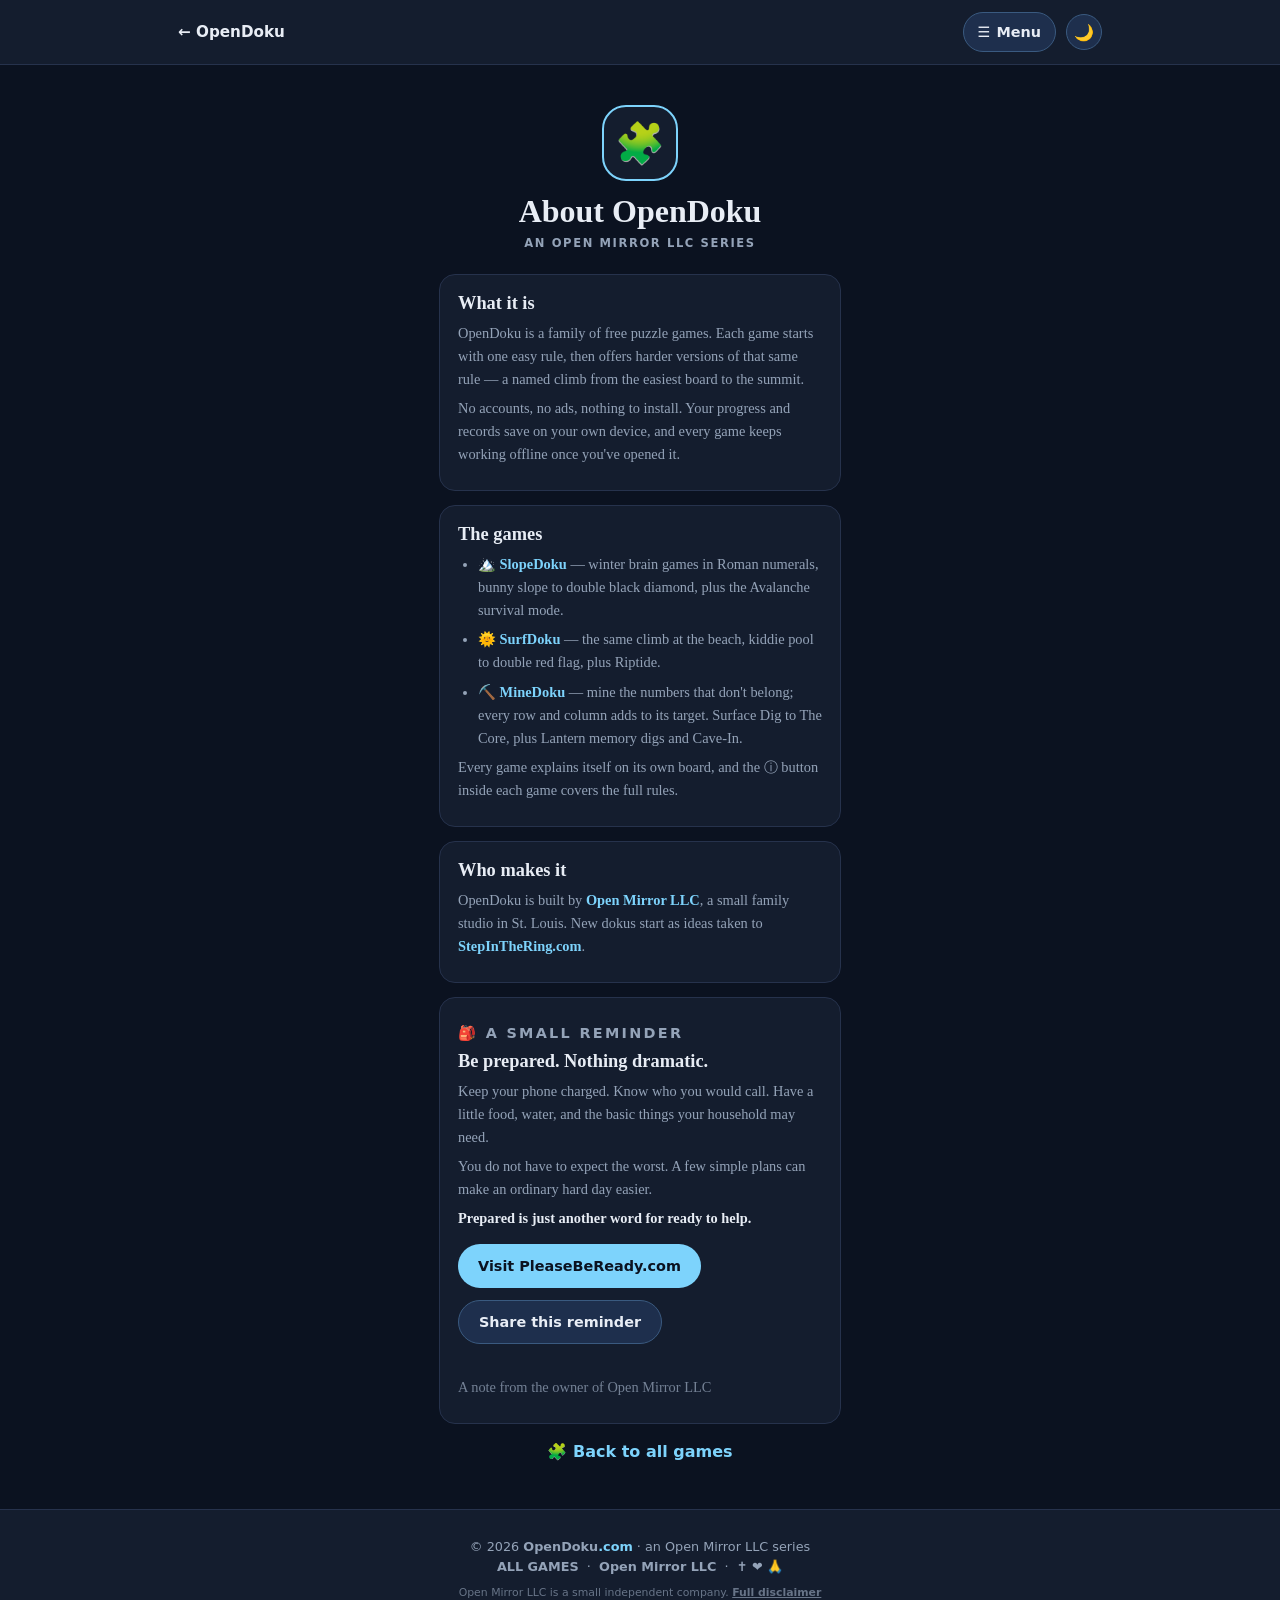
==== about/index.html @ e44e1a90 "Standardize nav/footer across static games: remove family menu items; apply 3-line footer standard -" ====
<!DOCTYPE html>
<html lang="en">
<head>
<!-- Google tag (gtag.js) -->
<script async src="https://www.googletagmanager.com/gtag/js?id=G-PLCVJ82B8T"></script>
<script>
  window.dataLayer = window.dataLayer || [];
  function gtag(){dataLayer.push(arguments);}
  gtag('js', new Date());
  gtag('config', 'G-PLCVJ82B8T');
</script>
<meta charset="UTF-8">
<meta name="viewport" content="width=device-width, initial-scale=1.0">
<title>About | OpenDoku</title>
<meta name="description" content="OpenDoku is a family of free puzzle games from Open Mirror LLC. Each game starts with one easy rule, then climbs. No accounts, no ads — progress saves on your device.">
<link rel="icon" href="data:image/svg+xml,<svg xmlns='http://www.w3.org/2000/svg' viewBox='0 0 100 100'><text y='.9em' font-size='90'>🧩</text></svg>">
<link rel="manifest" href="/manifest.json">
<link rel="apple-touch-icon" href="/icons/apple-touch-icon.png">
<meta name="theme-color" content="#0b1220">
<style>
  :root{
    --bg:#0b1220; --panel:#141d2e; --border:#26324c;
    --ink:#e8edf5; --dim:#94a3b8; --accent:#7dd3fc;
    --btn:#1e2f4d; --btnbd:#3a5a80;
  }
  [data-theme="light"]{
    --bg:#fefcf9; --panel:#ffffff; --border:#e4e4e7;
    --ink:#1c1917; --dim:#57534e; --accent:#0284c7;
    --btn:#f4f4f5; --btnbd:#d4d4d8;
  }
  *{box-sizing:border-box;}
  body{
    margin:0; min-height:100vh; background:var(--bg); color:var(--ink);
    font-family:Georgia,'Times New Roman',serif;
    display:flex; flex-direction:column; align-items:center;
  }
  button{font-family:inherit; color:var(--ink); background:var(--btn); border:1px solid var(--btnbd); border-radius:10px; padding:10px 14px; cursor:pointer;}
  .om-bar{width:100%; background:var(--panel); border-bottom:1px solid var(--border); font-family:system-ui,sans-serif;}
  .om-in{max-width:960px; margin:0 auto; padding:12px 18px; display:flex; align-items:center; justify-content:space-between; gap:10px;}
  .om-bar a{font-weight:800; font-size:.95rem; color:var(--ink); text-decoration:none;}
  .om-bar .right{display:flex; align-items:center; gap:10px;}
  .om-bar .site{font-size:.7rem; font-weight:900; letter-spacing:.18em; color:var(--dim);}
  #themeBtn{border-radius:50%; width:36px; height:36px; padding:0; font-size:1rem;}
  .app{width:100%; max-width:430px; padding:14px 14px 48px; margin:0 auto;}
  .hero{text-align:center; padding:26px 0 10px;}
  .brand{width:76px; height:76px; margin:0 auto 12px; border-radius:24px; background:var(--panel); border:2px solid var(--accent); display:flex; align-items:center; justify-content:center; font-size:2.5rem;}
  h1{font-size:2rem; margin:0;}
  .series{margin:6px 0 0; font-size:.72rem; font-weight:900; letter-spacing:.14em; text-transform:uppercase; color:var(--dim); font-family:system-ui,sans-serif;}
  .card{background:var(--panel); border:1px solid var(--border); border-radius:16px; padding:18px; margin-top:14px;}
  .card h2{margin:0 0 8px; font-size:1.15rem;}
  .card p, .card li{font-size:.9rem; color:var(--dim); line-height:1.6; margin:6px 0;}
  .card ul{margin:0; padding-left:20px;}
  .card a{color:var(--accent); font-weight:bold; text-decoration:none;}
  .back{display:block; text-align:center; margin-top:18px; font-family:system-ui,sans-serif; font-weight:800; color:var(--accent); text-decoration:none;}
  .om-foot{width:100%; margin-top:auto; background:var(--panel); border-top:1px solid var(--border); font-family:system-ui,sans-serif; font-size:.8rem; color:var(--dim);}
  .om-foot .om-in{display:block; text-align:center; padding:24px 18px 28px;}
  .om-foot a{text-decoration:none; font-weight:900; color:var(--dim);}
  .om-foot p{margin:5px 0;}
  .om-foot .om-disc{font-size:.68rem;opacity:.65;max-width:480px;margin:10px auto 0;line-height:1.6;}
  /* om-fam-standard: match the Open Mirror family menu (pill trigger + rows) */
  #gamesBtn{display:inline-flex; align-items:center; gap:6px; width:auto; min-height:40px; padding:8px 14px; border-radius:999px; font-size:.9rem; font-weight:900; font-family:system-ui,sans-serif;}
  @media(max-width:640px){#gamesBtn .lbl{display:none;}}
  .om-in{position:relative;}
  .menuwrap{position:static; display:inline-flex;}
  #gamesMenu{position:absolute; right:16px; top:calc(100% + 8px); width:230px; max-width:calc(100vw - 2rem); max-height:min(70vh,30rem); overflow-y:auto; overflow-x:hidden; background:var(--panel); border:1px solid var(--border); border-radius:16px; padding:8px; z-index:60; box-shadow:0 20px 40px rgba(0,0,0,.4); font-family:system-ui,sans-serif; text-align:left;}
  #gamesMenu[hidden]{display:none;}
  #gamesMenu a{display:flex; align-items:center; gap:10px; min-height:44px; box-sizing:border-box; padding:10px 14px; border-radius:12px; font-weight:600; font-size:.92rem; color:var(--ink); text-decoration:none;}
  #gamesMenu a:hover{background:var(--btn);}
  #gamesMenu .sep{border-top:1px solid var(--border); margin:6px 4px;}
  /* om-dest-card: the quiet Be Prepared reminder (family standard) */
  .dest-eyebrow{font-family:system-ui,sans-serif; font-size:.68rem; font-weight:900; letter-spacing:.16em; text-transform:uppercase; color:var(--accent); margin:0 0 4px;}
  .dest-closing{color:var(--ink) !important; font-weight:bold;}
  .dest-actions{display:flex; flex-wrap:wrap; align-items:center; gap:12px; margin-top:14px;}
  .dest-actions a.dest-primary{display:inline-flex; align-items:center; min-height:44px; padding:10px 20px; border-radius:999px; background:var(--accent); color:var(--bg); font-family:system-ui,sans-serif; font-weight:900; font-size:.9rem; text-decoration:none; overflow-wrap:anywhere;}
  .dest-actions button{min-height:44px; border-radius:999px; font-weight:900; font-family:system-ui,sans-serif; font-size:.9rem; padding:10px 20px;}
  .dest-status{min-height:20px; font-size:.85rem;}
  .dest-attr{font-size:.75rem; opacity:.75;}
</style>
<script src="/games.js" defer></script>
  <!-- Refresh starts at the top (Open Mirror family standard): opt out of the
       browser's reload scroll restore only; back/forward + #anchors stay native. -->
  <script>(function(){try{var n=performance.getEntriesByType("navigation")[0];if(!n||n.type!=="reload"||location.hash)return;var armed=true,poll;var disarm=function(){armed=false;clearInterval(poll);removeEventListener("scroll",clamp,true);};var clamp=function(){if(armed&&(window.scrollY||window.scrollX))window.scrollTo(0,0);};addEventListener("scroll",clamp,true);["wheel","touchstart","keydown","pointerdown"].forEach(function(t){addEventListener(t,disarm,{once:true,capture:true,passive:true});});window.scrollTo(0,0);poll=setInterval(clamp,100);addEventListener("load",function(){setTimeout(function(){clamp();disarm();},250);},{once:true});setTimeout(disarm,8000);}catch(e){}})();</script>
</head>
<body data-theme="dark">

<header class="om-bar">
  <div class="om-in">
    <a href="/" title="All the OpenDoku games">← OpenDoku</a>
    <span class="right">
      <span class="menuwrap">
        <button id="gamesBtn" title="Menu" aria-haspopup="true" aria-expanded="false">☰<span class="lbl"> Menu</span></button>
        <nav id="gamesMenu" hidden>
          <a href="/">🧩 All games</a>
          <a href="/slopedoku/">🏔️ SlopeDoku</a>
          <a href="/surfdoku/">🌞 SurfDoku</a>
          <a href="/minedoku/">⛏️ MineDoku</a>
          <div class="sep" aria-hidden="true"></div>
          <a href="/about/">About OpenDoku</a>
          <div class="sep" aria-hidden="true"></div>
        </nav>
      </span>

      <button id="themeBtn" title="Light / dark">🌙</button>
    </span>
  </div>
</header>

<div class="app">
  <div class="hero">
    <div class="brand" aria-hidden="true">🧩</div>
    <h1>About OpenDoku</h1>
    <p class="series">An Open Mirror LLC series</p>
  </div>

  <div class="card">
    <h2>What it is</h2>
    <p>OpenDoku is a family of free puzzle games. Each game starts with one easy rule, then offers harder versions of that same rule — a named climb from the easiest board to the summit.</p>
    <p>No accounts, no ads, nothing to install. Your progress and records save on your own device, and every game keeps working offline once you've opened it.</p>
  </div>

  <div class="card">
    <h2>The games</h2>
    <ul id="gamesAboutList">
      <li><a href="/slopedoku/">🏔️ SlopeDoku</a> — winter brain games in Roman numerals, bunny slope to double black diamond, plus the Avalanche survival mode.</li>
      <li><a href="/surfdoku/">🌞 SurfDoku</a> — the same climb at the beach, kiddie pool to double red flag, plus Riptide.</li>
      <li><a href="/minedoku/">⛏️ MineDoku</a> — mine the numbers that don't belong; every row and column adds to its target. Surface Dig to The Core, plus Lantern memory digs and Cave-In.</li>
    </ul>
    <p>Every game explains itself on its own board, and the ⓘ button inside each game covers the full rules.</p>
  </div>

  <div class="card">
    <h2>Who makes it</h2>
    <p>OpenDoku is built by <a href="https://openmirrorllc.com" target="_blank" rel="noopener noreferrer">Open Mirror LLC</a>, a small family studio in St. Louis. New dokus start as ideas taken to <a href="https://stepinthering.com" target="_blank" rel="noopener noreferrer">StepInTheRing.com</a>.</p>
  </div>

  <!-- The one quiet destination card — after everything that is OpenDoku.
       Family standard copy; never in the header, menu, or game boards. -->
  <section class="card" aria-label="Be prepared. Nothing dramatic.">
    <p class="dest-eyebrow"><span aria-hidden="true">🎒 </span>A small reminder</p>
    <h2>Be prepared. Nothing dramatic.</h2>
    <p>Keep your phone charged. Know who you would call. Have a little food, water, and the basic things your household may need.</p>
    <p>You do not have to expect the worst. A few simple plans can make an ordinary hard day easier.</p>
    <p class="dest-closing">Prepared is just another word for ready to help.</p>
    <div class="dest-actions">
      <a class="dest-primary" href="https://pleasebeready.com" target="_blank" rel="noopener noreferrer">Visit PleaseBeReady.com</a>
      <button id="bePreparedShareBtn" type="button">Share this reminder</button>
    </div>
    <p id="bePreparedShareStatus" class="dest-status" role="status" aria-live="polite"></p>
    <p class="dest-attr">A note from the owner of Open Mirror LLC</p>
  </section>

  <a class="back" href="/">🧩 Back to all games</a>
</div>

<footer class="om-foot">
  <div class="om-in">
    <p>© 2026 <b>OpenDoku<span style="color:var(--accent)">.com</span></b> · an Open Mirror LLC series</p>
    <p>
      <a href="/">ALL GAMES</a>
      &nbsp;·&nbsp;
      <a href="https://openmirrorllc.com" target="_blank" rel="noopener noreferrer">Open Mirror LLC</a>
      &nbsp;·&nbsp;
      <a href="https://crossheartpray.com" target="_blank" rel="noopener noreferrer" title="CrossHeartPray">✝️ ❤️ 🙏</a>
    </p>
    <p class="om-disc"><span style="display:inline-block">Open Mirror LLC is a small independent company.</span> <a href="https://openmirrorllc.com/disclaimer" target="_blank" rel="noopener noreferrer" style="display:inline-block;font-weight:700;text-decoration:underline">Full disclaimer</a></p>
  </div>
</footer>

<script>
(function(){
  const b=document.getElementById('themeBtn');
  function apply(t){document.body.dataset.theme=t; document.documentElement.dataset.omTheme=t; b.textContent=t==='dark'?'🌙':'☀️';}
  apply(localStorage.getItem('om-theme')==='light'?'light':'dark');
  b.addEventListener('click',()=>{const t=document.body.dataset.theme==='dark'?'light':'dark'; localStorage.setItem('om-theme',t); apply(t);});
})();
</script>
<script>
// Share the Be Prepared reminder: native share first (backing out is a choice,
// not an error), then copy the message and link; if copying is blocked the
// address itself is shown, so an action always works. aria-live announces it.
(function(){
  var btn=document.getElementById('bePreparedShareBtn');
  var status=document.getElementById('bePreparedShareStatus');
  if(!btn||!status)return;
  var TITLE='Be prepared. Nothing dramatic.';
  var TEXT='Keep your phone charged, know who you would call, and keep a few basic household supplies. Prepared is just another word for ready to help.';
  var URL='https://pleasebeready.com';
  btn.addEventListener('click',function(){
    if(navigator.share){
      navigator.share({title:TITLE,text:TEXT,url:URL}).then(function(){status.textContent='';}).catch(function(err){
        if(err && (err.name==='AbortError'||err.name==='NotAllowedError'))return; // quiet cancel
        copyFallback();
      });
      return;
    }
    copyFallback();
  });
  function copyFallback(){
    if(navigator.clipboard && navigator.clipboard.writeText){
      navigator.clipboard.writeText(TEXT+'\n'+URL).then(function(){
        status.textContent='Copied — paste it anywhere.';
      }).catch(function(){ status.textContent='Copying is blocked here. The address is '+URL; });
    } else {
      status.textContent='The address is '+URL;
    }
  }
})();
</script>
<script>(function(){
  var b=document.getElementById('gamesBtn'), m=document.getElementById('gamesMenu');
  if(!b||!m)return;
  b.addEventListener('click',function(e){e.stopPropagation(); m.hidden=!m.hidden; b.setAttribute('aria-expanded',String(!m.hidden));});
  document.addEventListener('click',function(e){if(!m.hidden && !m.contains(e.target)){m.hidden=true; b.setAttribute('aria-expanded','false');}});
  document.addEventListener('keydown',function(e){if(e.key==='Escape' && !m.hidden){m.hidden=true; b.setAttribute('aria-expanded','false'); b.focus();}});
})();</script>

</body>
</html>
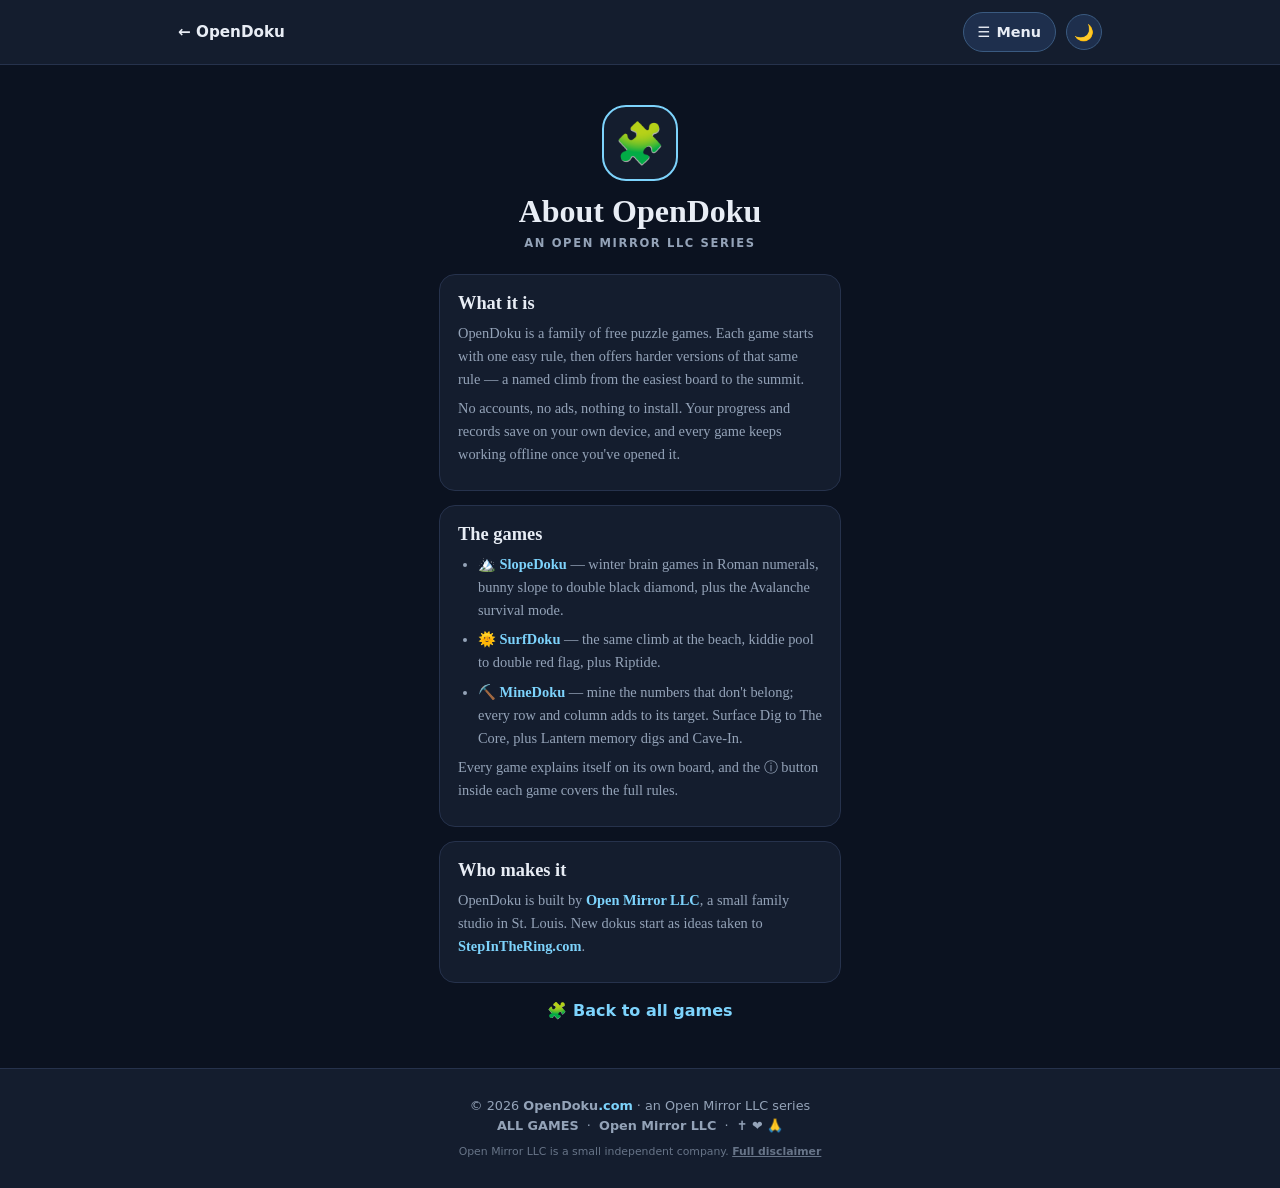
==== commit 6cfc538a: "Remove PleaseBeReady cross-promotion from OpenDoku About page PleaseBeReady is now only promoted on " ====
--- a/about/index.html
+++ b/about/index.html
@@ -67,14 +67,6 @@
   #gamesMenu a{display:flex; align-items:center; gap:10px; min-height:44px; box-sizing:border-box; padding:10px 14px; border-radius:12px; font-weight:600; font-size:.92rem; color:var(--ink); text-decoration:none;}
   #gamesMenu a:hover{background:var(--btn);}
   #gamesMenu .sep{border-top:1px solid var(--border); margin:6px 4px;}
-  /* om-dest-card: the quiet Be Prepared reminder (family standard) */
-  .dest-eyebrow{font-family:system-ui,sans-serif; font-size:.68rem; font-weight:900; letter-spacing:.16em; text-transform:uppercase; color:var(--accent); margin:0 0 4px;}
-  .dest-closing{color:var(--ink) !important; font-weight:bold;}
-  .dest-actions{display:flex; flex-wrap:wrap; align-items:center; gap:12px; margin-top:14px;}
-  .dest-actions a.dest-primary{display:inline-flex; align-items:center; min-height:44px; padding:10px 20px; border-radius:999px; background:var(--accent); color:var(--bg); font-family:system-ui,sans-serif; font-weight:900; font-size:.9rem; text-decoration:none; overflow-wrap:anywhere;}
-  .dest-actions button{min-height:44px; border-radius:999px; font-weight:900; font-family:system-ui,sans-serif; font-size:.9rem; padding:10px 20px;}
-  .dest-status{min-height:20px; font-size:.85rem;}
-  .dest-attr{font-size:.75rem; opacity:.75;}
 </style>
 <script src="/games.js" defer></script>
   <!-- Refresh starts at the top (Open Mirror family standard): opt out of the
@@ -133,22 +125,6 @@
     <p>OpenDoku is built by <a href="https://openmirrorllc.com" target="_blank" rel="noopener noreferrer">Open Mirror LLC</a>, a small family studio in St. Louis. New dokus start as ideas taken to <a href="https://stepinthering.com" target="_blank" rel="noopener noreferrer">StepInTheRing.com</a>.</p>
   </div>
 
-  <!-- The one quiet destination card — after everything that is OpenDoku.
-       Family standard copy; never in the header, menu, or game boards. -->
-  <section class="card" aria-label="Be prepared. Nothing dramatic.">
-    <p class="dest-eyebrow"><span aria-hidden="true">🎒 </span>A small reminder</p>
-    <h2>Be prepared. Nothing dramatic.</h2>
-    <p>Keep your phone charged. Know who you would call. Have a little food, water, and the basic things your household may need.</p>
-    <p>You do not have to expect the worst. A few simple plans can make an ordinary hard day easier.</p>
-    <p class="dest-closing">Prepared is just another word for ready to help.</p>
-    <div class="dest-actions">
-      <a class="dest-primary" href="https://pleasebeready.com" target="_blank" rel="noopener noreferrer">Visit PleaseBeReady.com</a>
-      <button id="bePreparedShareBtn" type="button">Share this reminder</button>
-    </div>
-    <p id="bePreparedShareStatus" class="dest-status" role="status" aria-live="polite"></p>
-    <p class="dest-attr">A note from the owner of Open Mirror LLC</p>
-  </section>
-
   <a class="back" href="/">🧩 Back to all games</a>
 </div>
 
@@ -174,38 +150,6 @@
   b.addEventListener('click',()=>{const t=document.body.dataset.theme==='dark'?'light':'dark'; localStorage.setItem('om-theme',t); apply(t);});
 })();
 </script>
-<script>
-// Share the Be Prepared reminder: native share first (backing out is a choice,
-// not an error), then copy the message and link; if copying is blocked the
-// address itself is shown, so an action always works. aria-live announces it.
-(function(){
-  var btn=document.getElementById('bePreparedShareBtn');
-  var status=document.getElementById('bePreparedShareStatus');
-  if(!btn||!status)return;
-  var TITLE='Be prepared. Nothing dramatic.';
-  var TEXT='Keep your phone charged, know who you would call, and keep a few basic household supplies. Prepared is just another word for ready to help.';
-  var URL='https://pleasebeready.com';
-  btn.addEventListener('click',function(){
-    if(navigator.share){
-      navigator.share({title:TITLE,text:TEXT,url:URL}).then(function(){status.textContent='';}).catch(function(err){
-        if(err && (err.name==='AbortError'||err.name==='NotAllowedError'))return; // quiet cancel
-        copyFallback();
-      });
-      return;
-    }
-    copyFallback();
-  });
-  function copyFallback(){
-    if(navigator.clipboard && navigator.clipboard.writeText){
-      navigator.clipboard.writeText(TEXT+'\n'+URL).then(function(){
-        status.textContent='Copied — paste it anywhere.';
-      }).catch(function(){ status.textContent='Copying is blocked here. The address is '+URL; });
-    } else {
-      status.textContent='The address is '+URL;
-    }
-  }
-})();
-</script>
 <script>(function(){
   var b=document.getElementById('gamesBtn'), m=document.getElementById('gamesMenu');
   if(!b||!m)return;
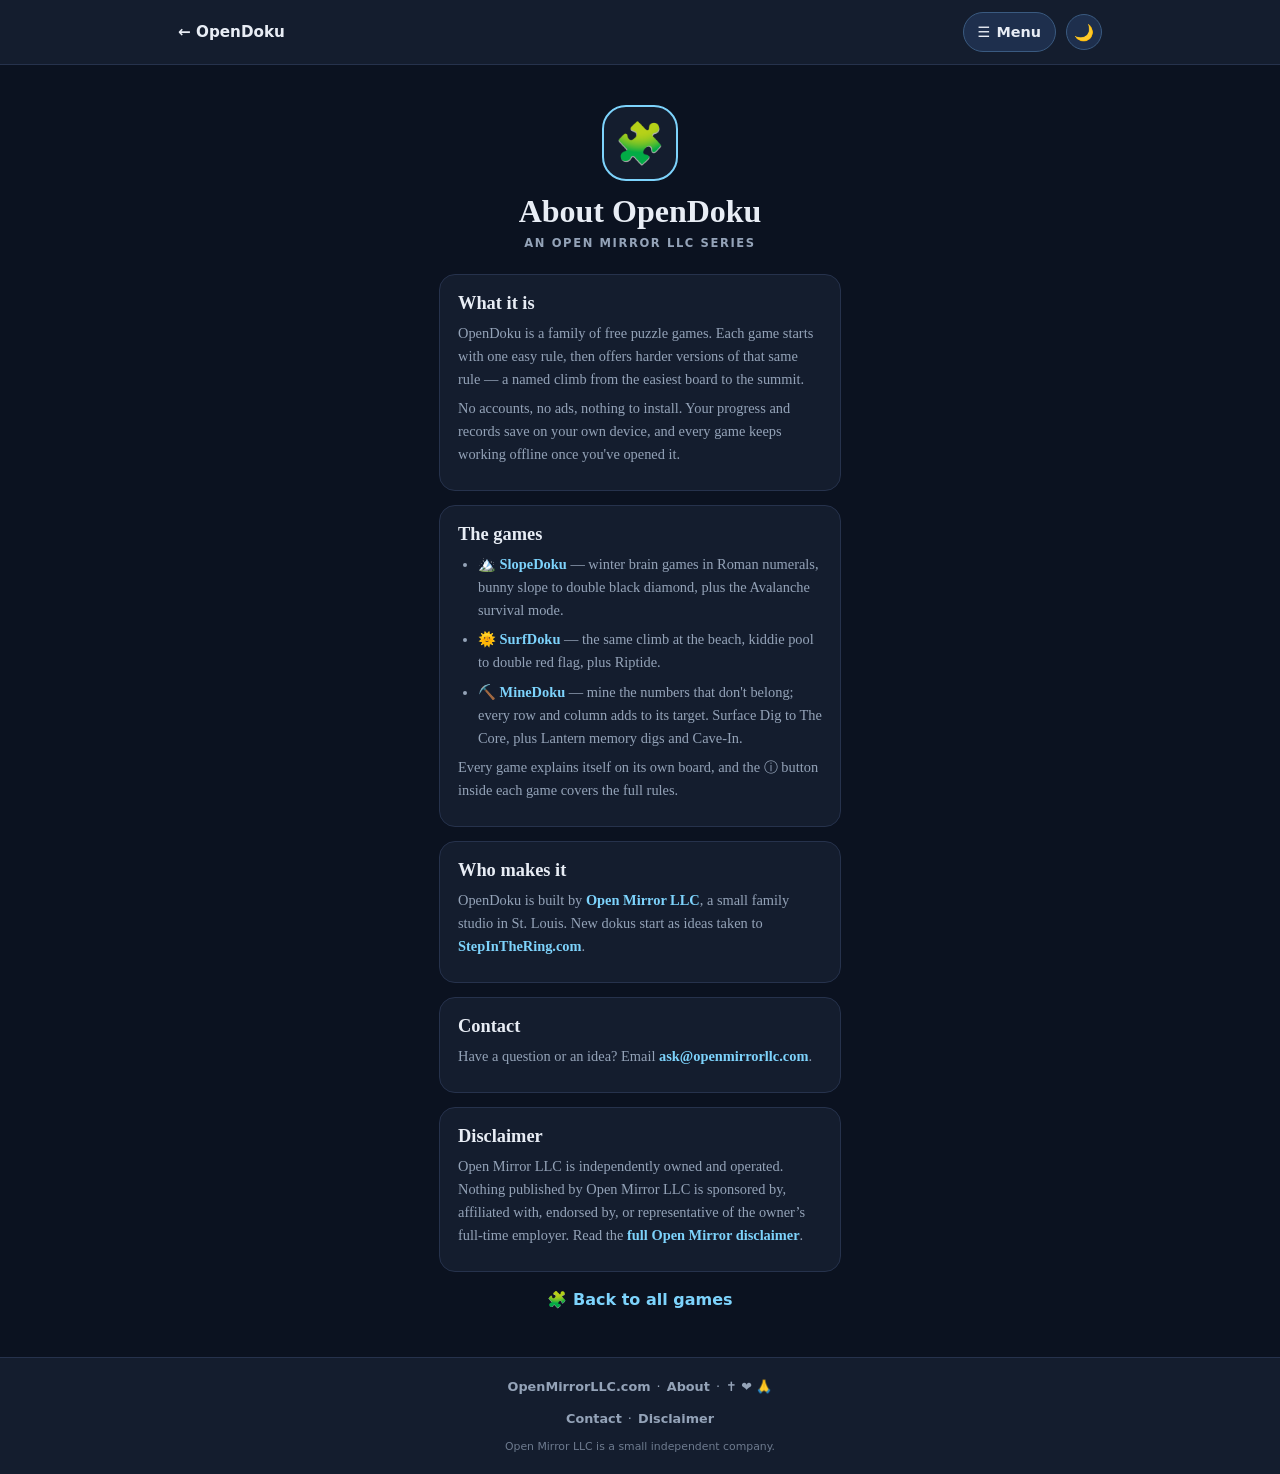
==== commit 769acddf: "Family three-line footer across all pages + About Contact/Disclaimer cards Line 1: OpenMirrorLLC.com" ====
--- a/about/index.html
+++ b/about/index.html
@@ -53,10 +53,10 @@
   .card a{color:var(--accent); font-weight:bold; text-decoration:none;}
   .back{display:block; text-align:center; margin-top:18px; font-family:system-ui,sans-serif; font-weight:800; color:var(--accent); text-decoration:none;}
   .om-foot{width:100%; margin-top:auto; background:var(--panel); border-top:1px solid var(--border); font-family:system-ui,sans-serif; font-size:.8rem; color:var(--dim);}
-  .om-foot .om-in{display:block; text-align:center; padding:24px 18px 28px;}
-  .om-foot a{text-decoration:none; font-weight:900; color:var(--dim);}
+  .om-foot .om-in{display:block; text-align:center; padding:10px 16px calc(18px + env(safe-area-inset-bottom,0px));}
+  .om-foot a{display:inline-block;padding:6px 2px;text-decoration:none; font-weight:900; color:var(--dim);}
   .om-foot p{margin:5px 0;}
-  .om-foot .om-disc{font-size:.68rem;opacity:.65;max-width:480px;margin:10px auto 0;line-height:1.6;}
+  .om-foot .om-sub a{font-weight:700;}.om-foot .om-legal{font-size:.68rem;opacity:.7;margin:6px auto 0;line-height:1.6;}.om-foot a:focus-visible{outline:2px solid var(--dim);outline-offset:2px;}.om-foot a:hover{text-decoration:underline;text-underline-offset:4px;}
   /* om-fam-standard: match the Open Mirror family menu (pill trigger + rows) */
   #gamesBtn{display:inline-flex; align-items:center; gap:6px; width:auto; min-height:40px; padding:8px 14px; border-radius:999px; font-size:.9rem; font-weight:900; font-family:system-ui,sans-serif;}
   @media(max-width:640px){#gamesBtn .lbl{display:none;}}
@@ -125,20 +125,31 @@
     <p>OpenDoku is built by <a href="https://openmirrorllc.com" target="_blank" rel="noopener noreferrer">Open Mirror LLC</a>, a small family studio in St. Louis. New dokus start as ideas taken to <a href="https://stepinthering.com" target="_blank" rel="noopener noreferrer">StepInTheRing.com</a>.</p>
   </div>
 
+  <!-- The footer's Contact and Disclaimer links land on these two cards
+       (family standard, 2026-08-02). -->
+  <div class="card" id="contact" style="scroll-margin-top:96px">
+    <h2>Contact</h2>
+    <p>Have a question or an idea? Email <a href="mailto:ask@openmirrorllc.com?subject=Open%20Mirror%20Inquiry">ask@openmirrorllc.com</a>.</p>
+  </div>
+
+  <div class="card" id="disclaimer" style="scroll-margin-top:96px">
+    <h2>Disclaimer</h2>
+    <p>Open Mirror LLC is independently owned and operated. Nothing published by Open Mirror LLC is sponsored by, affiliated with, endorsed by, or representative of the owner&rsquo;s full-time employer. Read the <a href="https://openmirrorllc.com/disclaimer">full Open Mirror disclaimer</a>.</p>
+  </div>
+
   <a class="back" href="/">🧩 Back to all games</a>
 </div>
 
 <footer class="om-foot">
   <div class="om-in">
-    <p>© 2026 <b>OpenDoku<span style="color:var(--accent)">.com</span></b> · an Open Mirror LLC series</p>
-    <p>
-      <a href="/">ALL GAMES</a>
-      &nbsp;·&nbsp;
-      <a href="https://openmirrorllc.com" target="_blank" rel="noopener noreferrer">Open Mirror LLC</a>
-      &nbsp;·&nbsp;
-      <a href="https://crossheartpray.com" target="_blank" rel="noopener noreferrer" title="CrossHeartPray">✝️ ❤️ 🙏</a>
-    </p>
-    <p class="om-disc"><span style="display:inline-block">Open Mirror LLC is a small independent company.</span> <a href="https://openmirrorllc.com/disclaimer" target="_blank" rel="noopener noreferrer" style="display:inline-block;font-weight:700;text-decoration:underline">Full disclaimer</a></p>
+    <nav aria-label="Open Mirror LLC">
+      <p><a href="https://openmirrorllc.com">OpenMirrorLLC.com</a> <span aria-hidden="true">·</span>
+        <a href="/about/">About</a> <span aria-hidden="true">·</span>
+        <a href="https://crossheartpray.com" aria-label="Visit CrossHeartPray"><span aria-hidden="true">✝️ ❤️ 🙏</span></a></p>
+      <p class="om-sub"><a href="/about/#contact">Contact</a> <span aria-hidden="true">·</span>
+        <a href="/about/#disclaimer">Disclaimer</a></p>
+    </nav>
+    <p class="om-legal">Open Mirror LLC is a small independent company.</p>
   </div>
 </footer>
 
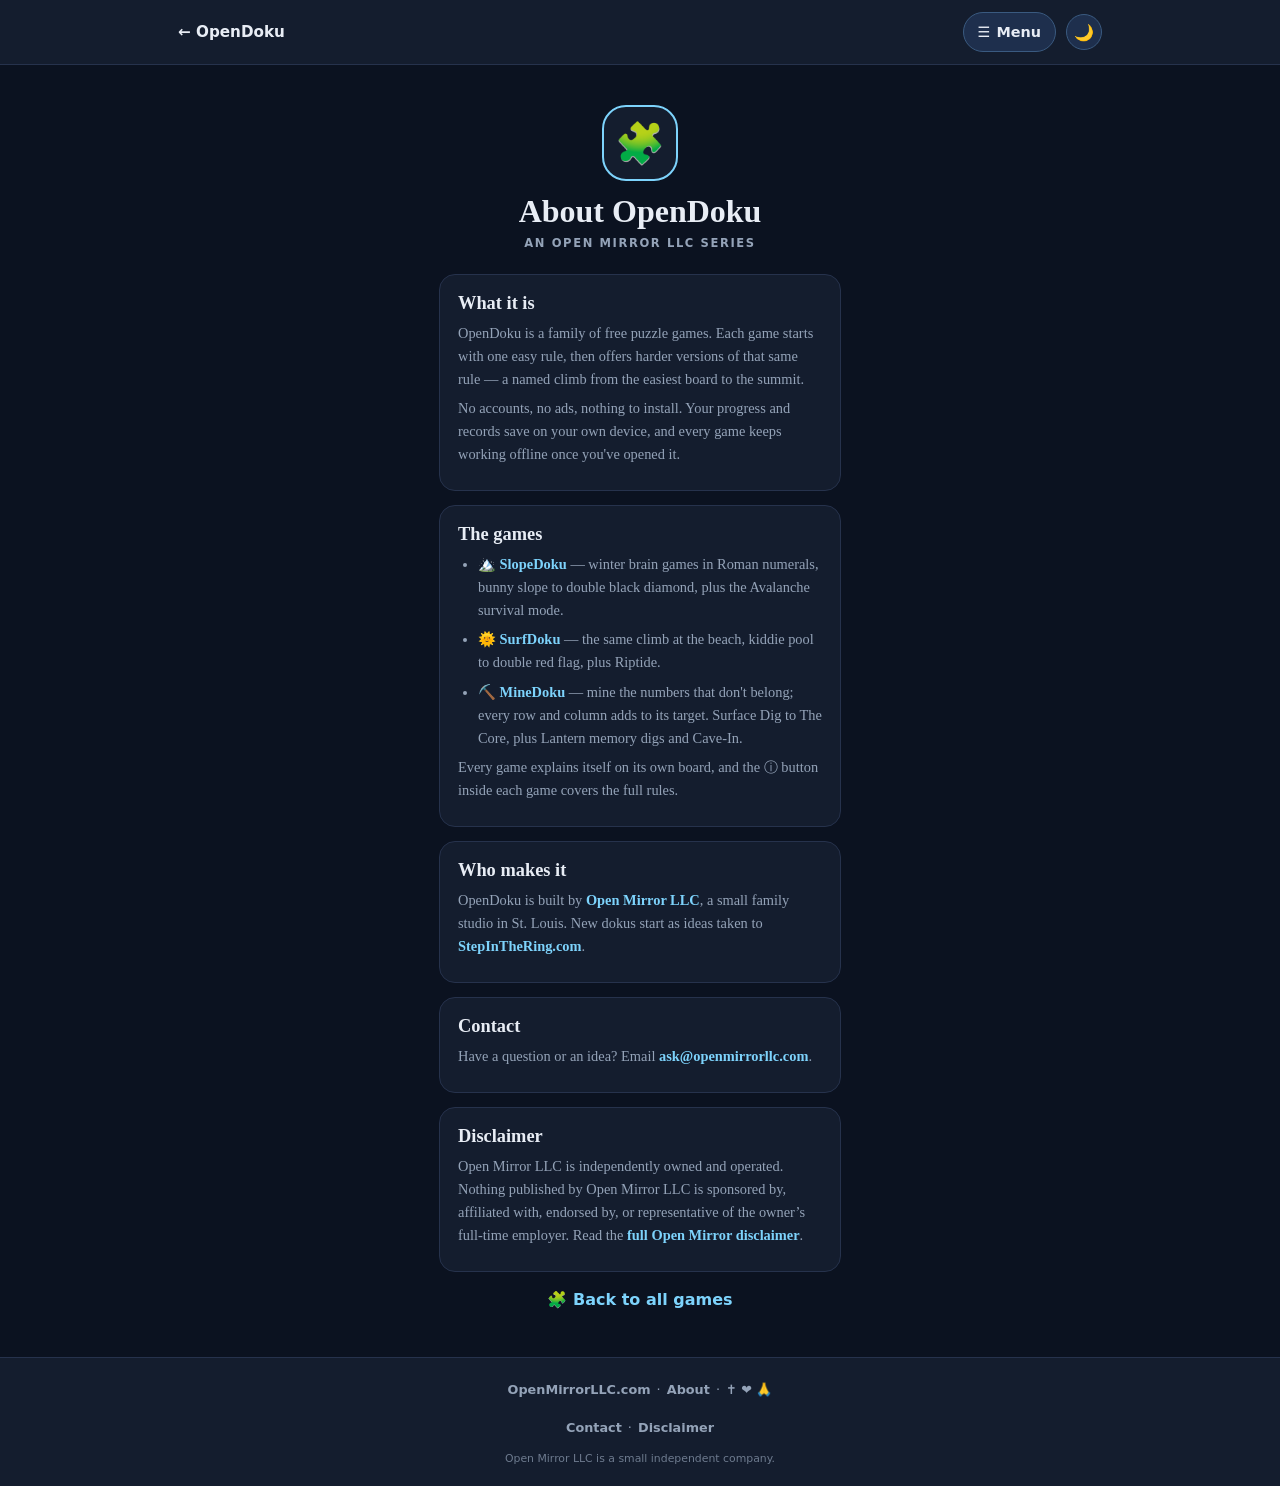
==== commit b3632373: "Footer tap targets: 9px vertical link padding to match the family Co-Authored-By: Claude Fable 5 <no" ====
--- a/about/index.html
+++ b/about/index.html
@@ -54,7 +54,7 @@
   .back{display:block; text-align:center; margin-top:18px; font-family:system-ui,sans-serif; font-weight:800; color:var(--accent); text-decoration:none;}
   .om-foot{width:100%; margin-top:auto; background:var(--panel); border-top:1px solid var(--border); font-family:system-ui,sans-serif; font-size:.8rem; color:var(--dim);}
   .om-foot .om-in{display:block; text-align:center; padding:10px 16px calc(18px + env(safe-area-inset-bottom,0px));}
-  .om-foot a{display:inline-block;padding:6px 2px;text-decoration:none; font-weight:900; color:var(--dim);}
+  .om-foot a{display:inline-block;padding:9px 2px;text-decoration:none; font-weight:900; color:var(--dim);}
   .om-foot p{margin:5px 0;}
   .om-foot .om-sub a{font-weight:700;}.om-foot .om-legal{font-size:.68rem;opacity:.7;margin:6px auto 0;line-height:1.6;}.om-foot a:focus-visible{outline:2px solid var(--dim);outline-offset:2px;}.om-foot a:hover{text-decoration:underline;text-underline-offset:4px;}
   /* om-fam-standard: match the Open Mirror family menu (pill trigger + rows) */
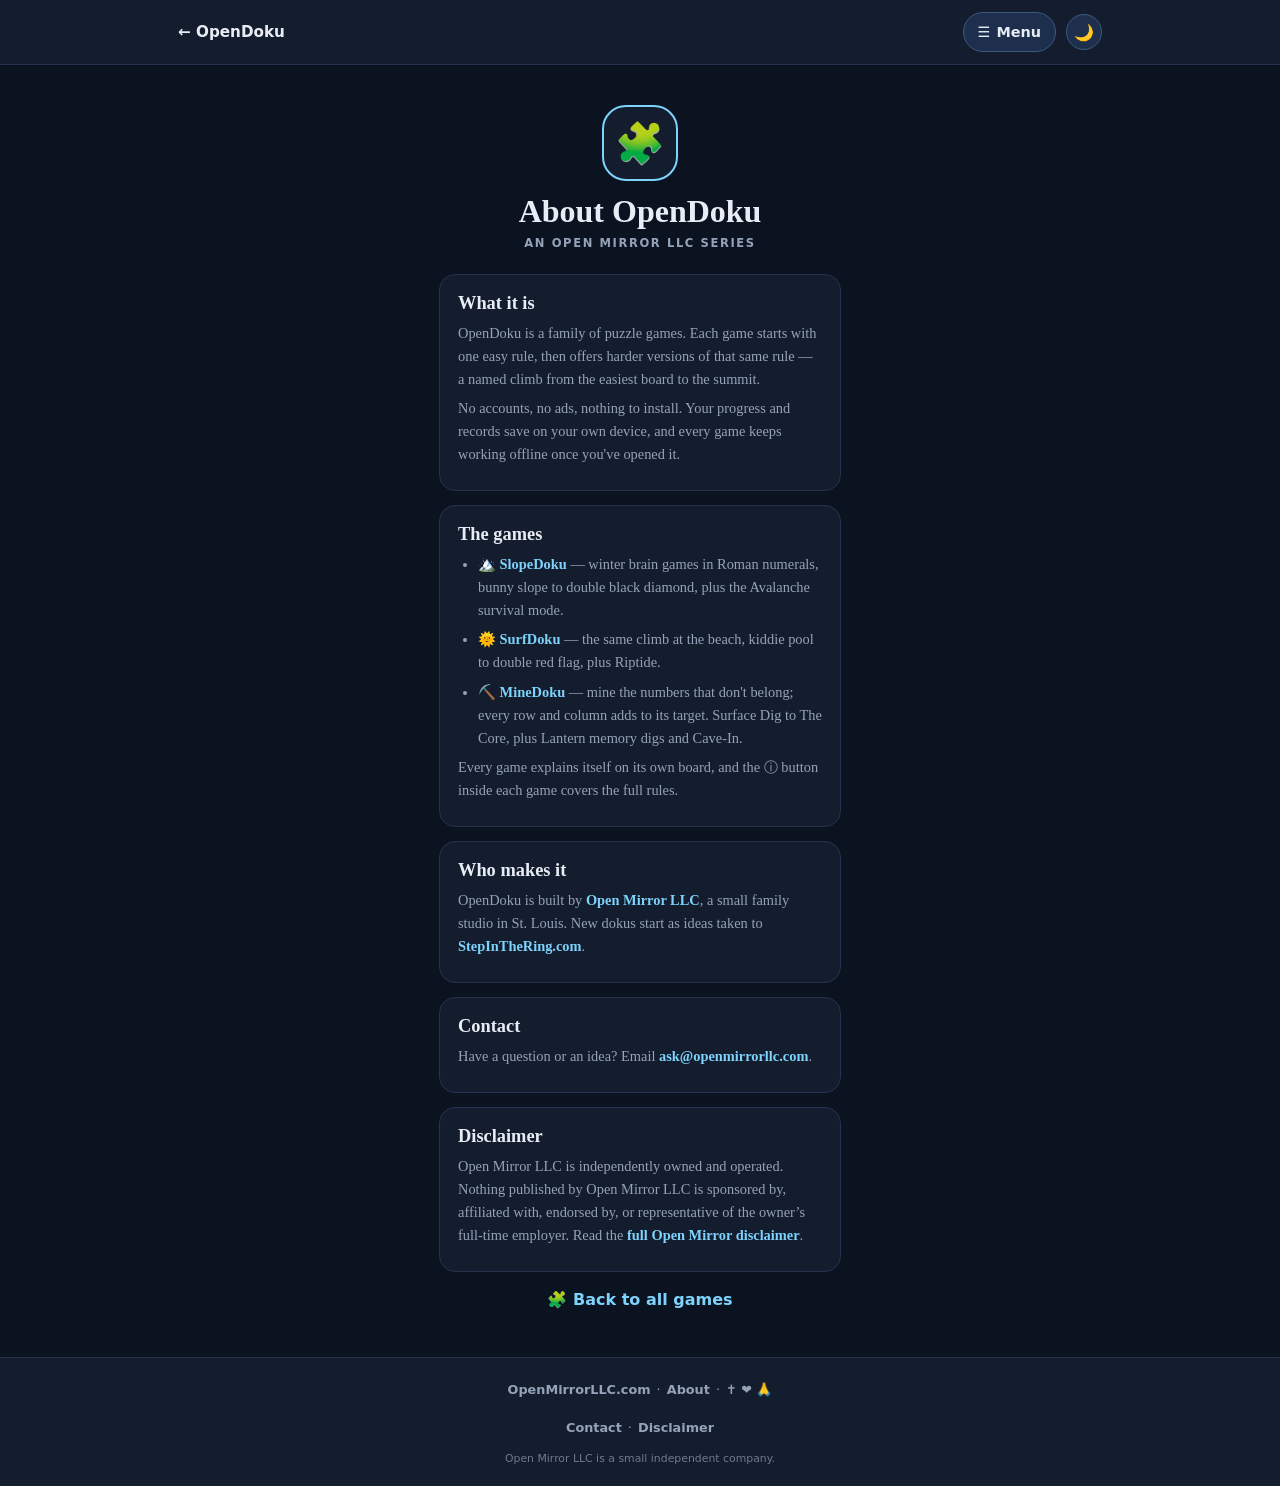
==== commit fa6501a2: "About: "a family of puzzle games" (no "free") Owner direction (2026-10-17): no "free" framing for no" ====
--- a/about/index.html
+++ b/about/index.html
@@ -12,7 +12,7 @@
 <meta charset="UTF-8">
 <meta name="viewport" content="width=device-width, initial-scale=1.0">
 <title>About | OpenDoku</title>
-<meta name="description" content="OpenDoku is a family of free puzzle games from Open Mirror LLC. Each game starts with one easy rule, then climbs. No accounts, no ads — progress saves on your device.">
+<meta name="description" content="OpenDoku is a family of puzzle games from Open Mirror LLC. Each game starts with one easy rule, then climbs. No accounts, no ads — progress saves on your device.">
 <link rel="icon" href="data:image/svg+xml,<svg xmlns='http://www.w3.org/2000/svg' viewBox='0 0 100 100'><text y='.9em' font-size='90'>🧩</text></svg>">
 <link rel="manifest" href="/manifest.json">
 <link rel="apple-touch-icon" href="/icons/apple-touch-icon.png">
@@ -106,7 +106,7 @@
 
   <div class="card">
     <h2>What it is</h2>
-    <p>OpenDoku is a family of free puzzle games. Each game starts with one easy rule, then offers harder versions of that same rule — a named climb from the easiest board to the summit.</p>
+    <p>OpenDoku is a family of puzzle games. Each game starts with one easy rule, then offers harder versions of that same rule — a named climb from the easiest board to the summit.</p>
     <p>No accounts, no ads, nothing to install. Your progress and records save on your own device, and every game keeps working offline once you've opened it.</p>
   </div>
 
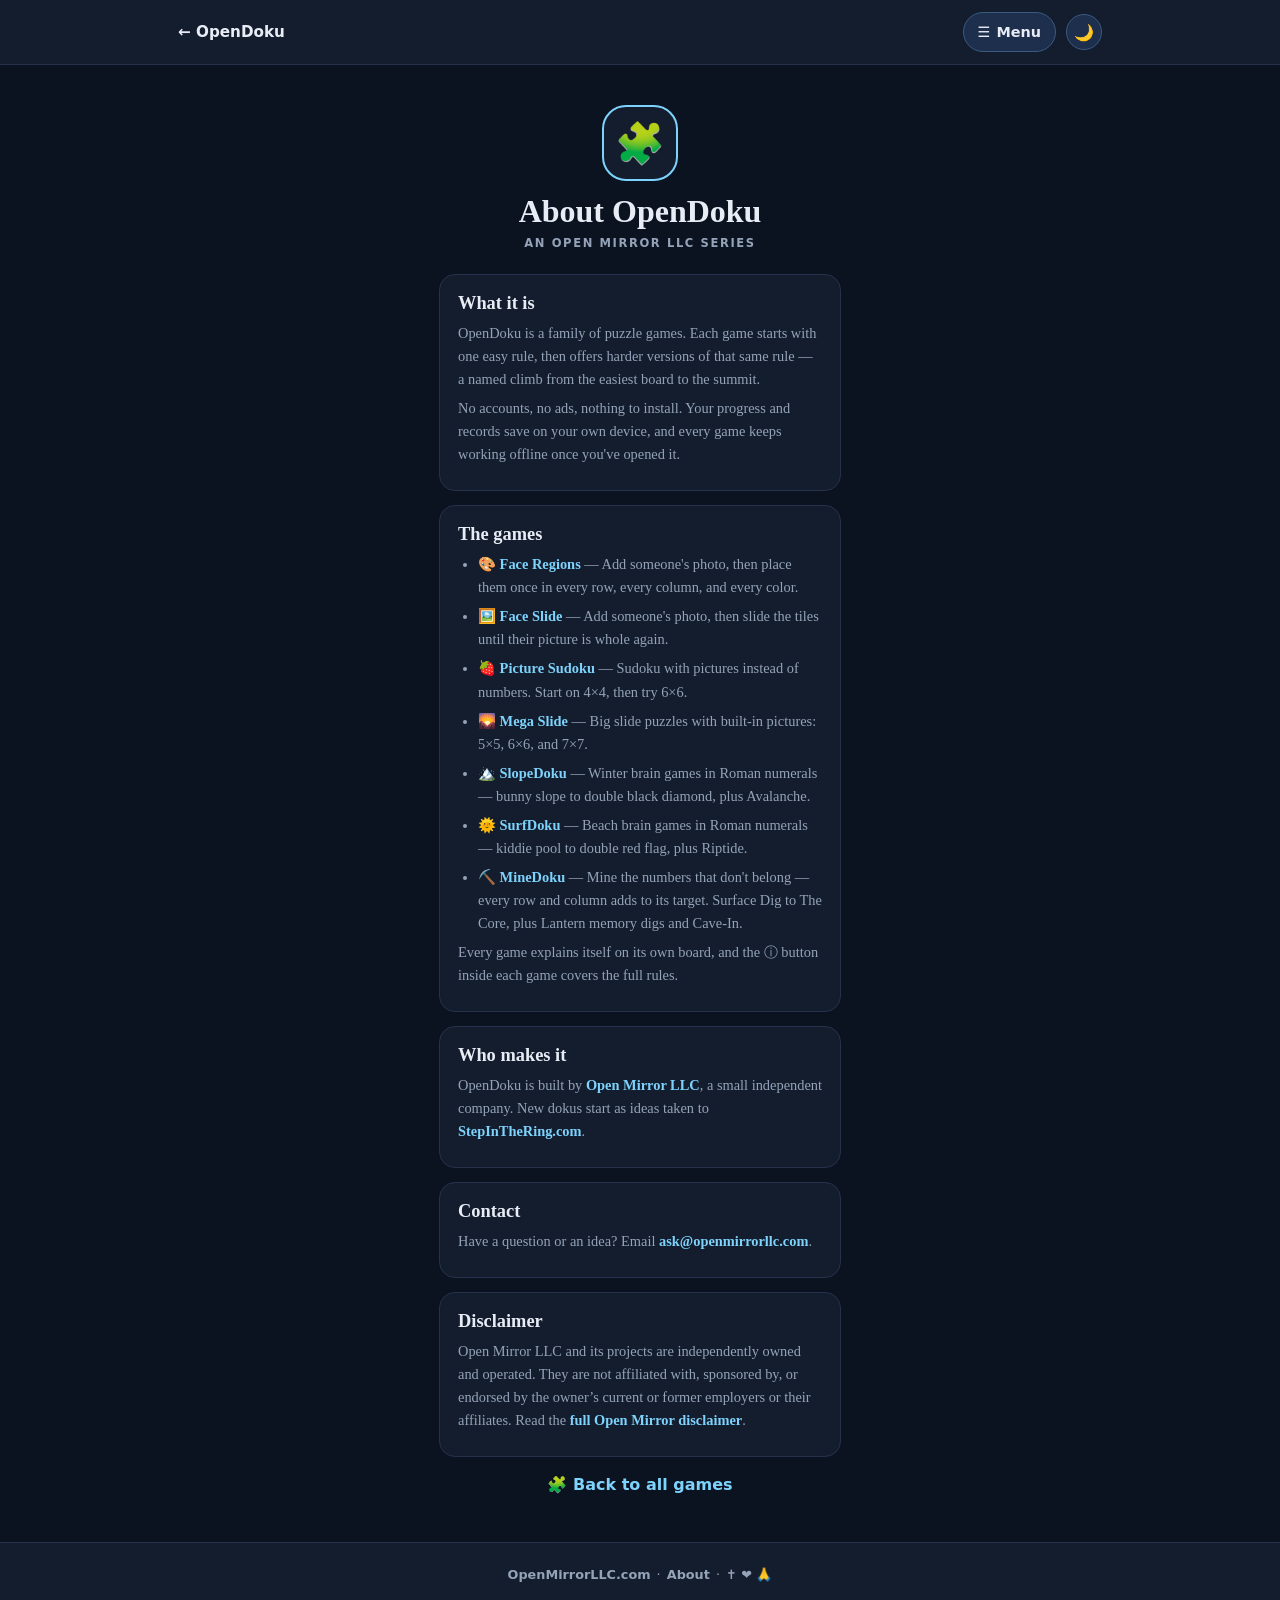
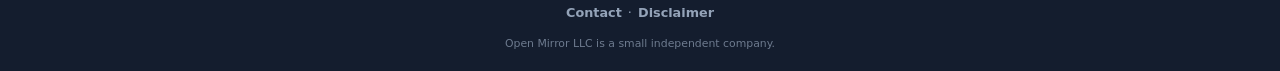
==== commit e6b25e7d: "About: plain company line and ownership line; labeled theme button Owner brief, 3 Nov 2026 (About, D" ====
--- a/about/index.html
+++ b/about/index.html
@@ -92,7 +92,7 @@
         </nav>
       </span>
 
-      <button id="themeBtn" title="Light / dark">🌙</button>
+      <button id="themeBtn" title="Light / dark" aria-label="Light or dark mode">🌙</button>
     </span>
   </div>
 </header>
@@ -122,7 +122,7 @@
 
   <div class="card">
     <h2>Who makes it</h2>
-    <p>OpenDoku is built by <a href="https://openmirrorllc.com" target="_blank" rel="noopener noreferrer">Open Mirror LLC</a>, a small family studio in St. Louis. New dokus start as ideas taken to <a href="https://stepinthering.com" target="_blank" rel="noopener noreferrer">StepInTheRing.com</a>.</p>
+    <p>OpenDoku is built by <a href="https://openmirrorllc.com" target="_blank" rel="noopener noreferrer">Open Mirror LLC</a>, a small independent company. New dokus start as ideas taken to <a href="https://stepinthering.com" target="_blank" rel="noopener noreferrer">StepInTheRing.com</a>.</p>
   </div>
 
   <!-- The footer's Contact and Disclaimer links land on these two cards
@@ -134,7 +134,7 @@
 
   <div class="card" id="disclaimer" style="scroll-margin-top:96px">
     <h2>Disclaimer</h2>
-    <p>Open Mirror LLC is independently owned and operated. Nothing published by Open Mirror LLC is sponsored by, affiliated with, endorsed by, or representative of the owner&rsquo;s full-time employer. Read the <a href="https://openmirrorllc.com/disclaimer">full Open Mirror disclaimer</a>.</p>
+    <p>Open Mirror LLC and its projects are independently owned and operated. They are not affiliated with, sponsored by, or endorsed by the owner&rsquo;s current or former employers or their affiliates. Read the <a href="https://openmirrorllc.com/disclaimer">full Open Mirror disclaimer</a>.</p>
   </div>
 
   <a class="back" href="/">🧩 Back to all games</a>
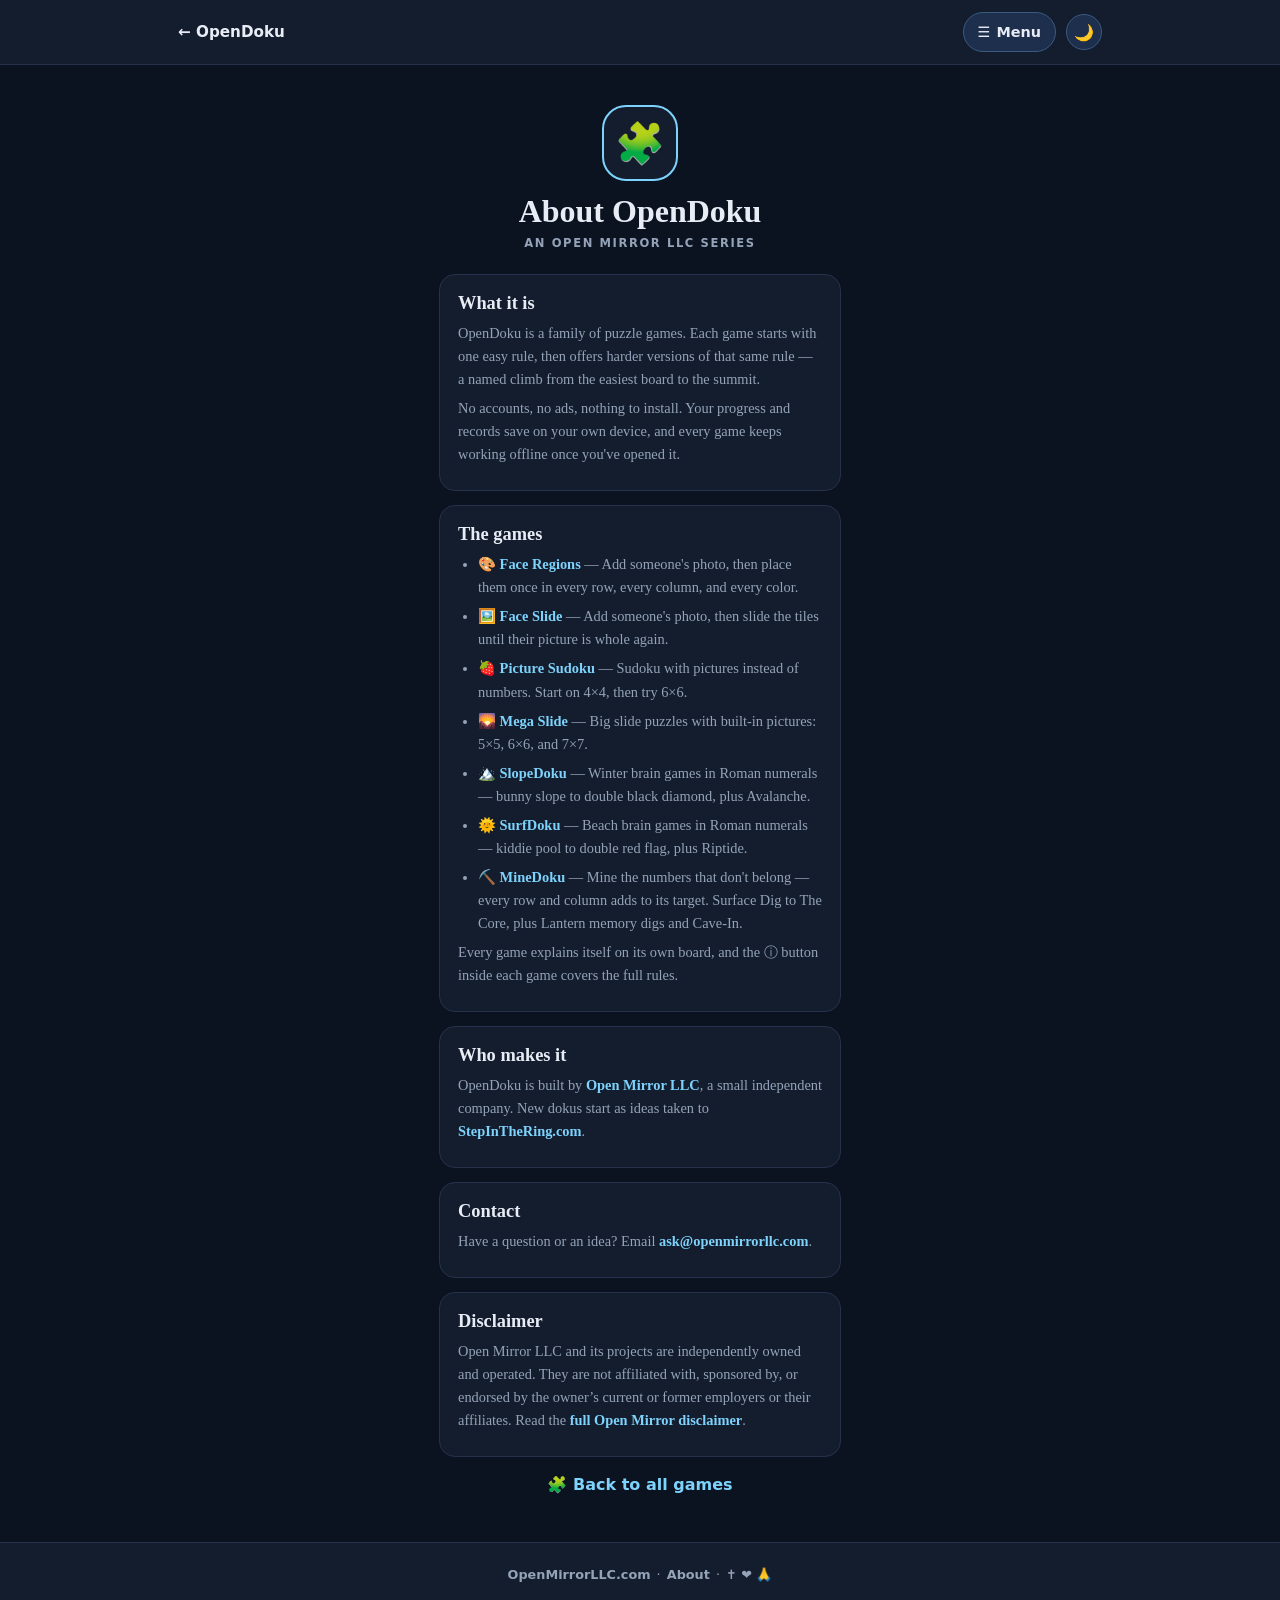
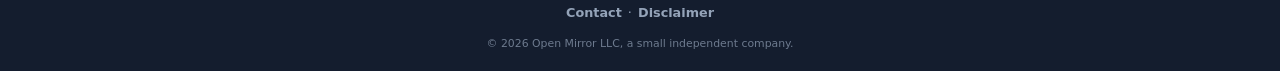
==== commit bfc0c1f0: "Footer: copyright joins line three Owner, 3 Nov 2026: add "© 2026 Open Mirror LLC" to every footer. " ====
--- a/about/index.html
+++ b/about/index.html
@@ -149,7 +149,7 @@
       <p class="om-sub"><a href="/about/#contact">Contact</a> <span aria-hidden="true">·</span>
         <a href="/about/#disclaimer">Disclaimer</a></p>
     </nav>
-    <p class="om-legal">Open Mirror LLC is a small independent company.</p>
+    <p class="om-legal"><span style="display:inline-block">© 2026 Open Mirror LLC,</span> <span style="display:inline-block">a small independent company.</span></p>
   </div>
 </footer>
 
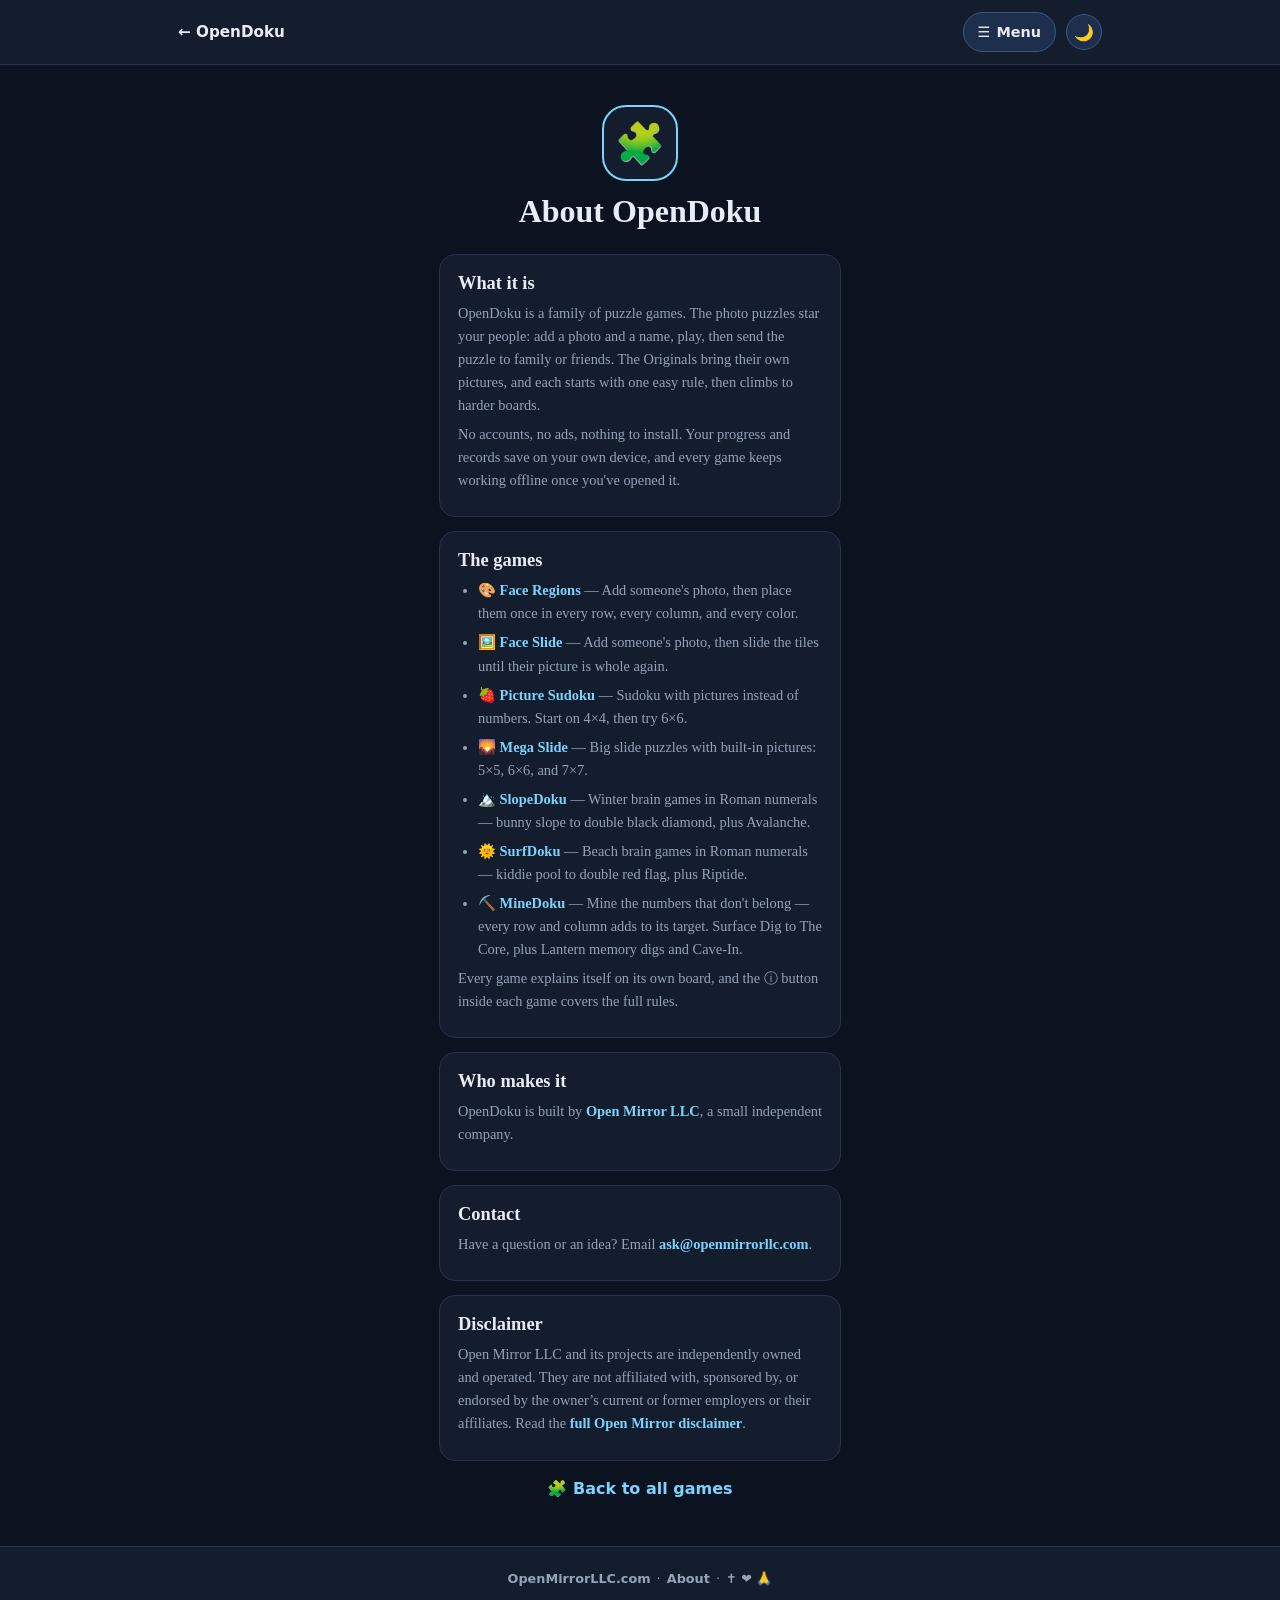
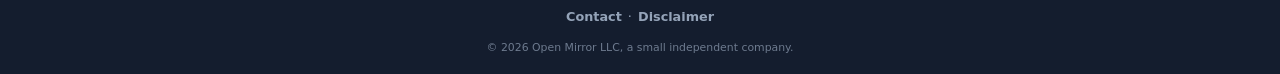
==== commit 6f8ed256: "About: say what OpenDoku is, without the plugs The About page opened with "An Open Mirror LLC series" ====
--- a/about/index.html
+++ b/about/index.html
@@ -12,7 +12,7 @@
 <meta charset="UTF-8">
 <meta name="viewport" content="width=device-width, initial-scale=1.0">
 <title>About | OpenDoku</title>
-<meta name="description" content="OpenDoku is a family of puzzle games from Open Mirror LLC. Each game starts with one easy rule, then climbs. No accounts, no ads — progress saves on your device.">
+<meta name="description" content="OpenDoku is a family of puzzle games: photo puzzles starring your people, plus the Originals. No accounts, no ads — progress saves on your device.">
 <link rel="icon" href="data:image/svg+xml,<svg xmlns='http://www.w3.org/2000/svg' viewBox='0 0 100 100'><text y='.9em' font-size='90'>🧩</text></svg>">
 <link rel="manifest" href="/manifest.json">
 <link rel="apple-touch-icon" href="/icons/apple-touch-icon.png">
@@ -45,7 +45,6 @@
   .hero{text-align:center; padding:26px 0 10px;}
   .brand{width:76px; height:76px; margin:0 auto 12px; border-radius:24px; background:var(--panel); border:2px solid var(--accent); display:flex; align-items:center; justify-content:center; font-size:2.5rem;}
   h1{font-size:2rem; margin:0;}
-  .series{margin:6px 0 0; font-size:.72rem; font-weight:900; letter-spacing:.14em; text-transform:uppercase; color:var(--dim); font-family:system-ui,sans-serif;}
   .card{background:var(--panel); border:1px solid var(--border); border-radius:16px; padding:18px; margin-top:14px;}
   .card h2{margin:0 0 8px; font-size:1.15rem;}
   .card p, .card li{font-size:.9rem; color:var(--dim); line-height:1.6; margin:6px 0;}
@@ -101,28 +100,31 @@
   <div class="hero">
     <div class="brand" aria-hidden="true">🧩</div>
     <h1>About OpenDoku</h1>
-    <p class="series">An Open Mirror LLC series</p>
   </div>
 
   <div class="card">
     <h2>What it is</h2>
-    <p>OpenDoku is a family of puzzle games. Each game starts with one easy rule, then offers harder versions of that same rule — a named climb from the easiest board to the summit.</p>
+    <p>OpenDoku is a family of puzzle games. The photo puzzles star your people: add a photo and a name, play, then send the puzzle to family or friends. The Originals bring their own pictures, and each starts with one easy rule, then climbs to harder boards.</p>
     <p>No accounts, no ads, nothing to install. Your progress and records save on your own device, and every game keeps working offline once you've opened it.</p>
   </div>
 
   <div class="card">
     <h2>The games</h2>
     <ul id="gamesAboutList">
-      <li><a href="/slopedoku/">🏔️ SlopeDoku</a> — winter brain games in Roman numerals, bunny slope to double black diamond, plus the Avalanche survival mode.</li>
-      <li><a href="/surfdoku/">🌞 SurfDoku</a> — the same climb at the beach, kiddie pool to double red flag, plus Riptide.</li>
-      <li><a href="/minedoku/">⛏️ MineDoku</a> — mine the numbers that don't belong; every row and column adds to its target. Surface Dig to The Core, plus Lantern memory digs and Cave-In.</li>
+      <li><a href="/face-regions/">🎨 Face Regions</a> — Add someone's photo, then place them once in every row, every column, and every color.</li>
+      <li><a href="/face-slide/">🖼️ Face Slide</a> — Add someone's photo, then slide the tiles until their picture is whole again.</li>
+      <li><a href="/picture-sudoku/">🍓 Picture Sudoku</a> — Sudoku with pictures instead of numbers. Start on 4×4, then try 6×6.</li>
+      <li><a href="/mega-slide/">🌄 Mega Slide</a> — Big slide puzzles with built-in pictures: 5×5, 6×6, and 7×7.</li>
+      <li><a href="/slopedoku/">🏔️ SlopeDoku</a> — Winter brain games in Roman numerals — bunny slope to double black diamond, plus Avalanche.</li>
+      <li><a href="/surfdoku/">🌞 SurfDoku</a> — Beach brain games in Roman numerals — kiddie pool to double red flag, plus Riptide.</li>
+      <li><a href="/minedoku/">⛏️ MineDoku</a> — Mine the numbers that don't belong — every row and column adds to its target. Surface Dig to The Core, plus Lantern memory digs and Cave-In.</li>
     </ul>
     <p>Every game explains itself on its own board, and the ⓘ button inside each game covers the full rules.</p>
   </div>
 
   <div class="card">
     <h2>Who makes it</h2>
-    <p>OpenDoku is built by <a href="https://openmirrorllc.com" target="_blank" rel="noopener noreferrer">Open Mirror LLC</a>, a small independent company. New dokus start as ideas taken to <a href="https://stepinthering.com" target="_blank" rel="noopener noreferrer">StepInTheRing.com</a>.</p>
+    <p>OpenDoku is built by <a href="https://openmirrorllc.com" target="_blank" rel="noopener noreferrer">Open Mirror LLC</a>, a small independent company.</p>
   </div>
 
   <!-- The footer's Contact and Disclaimer links land on these two cards
